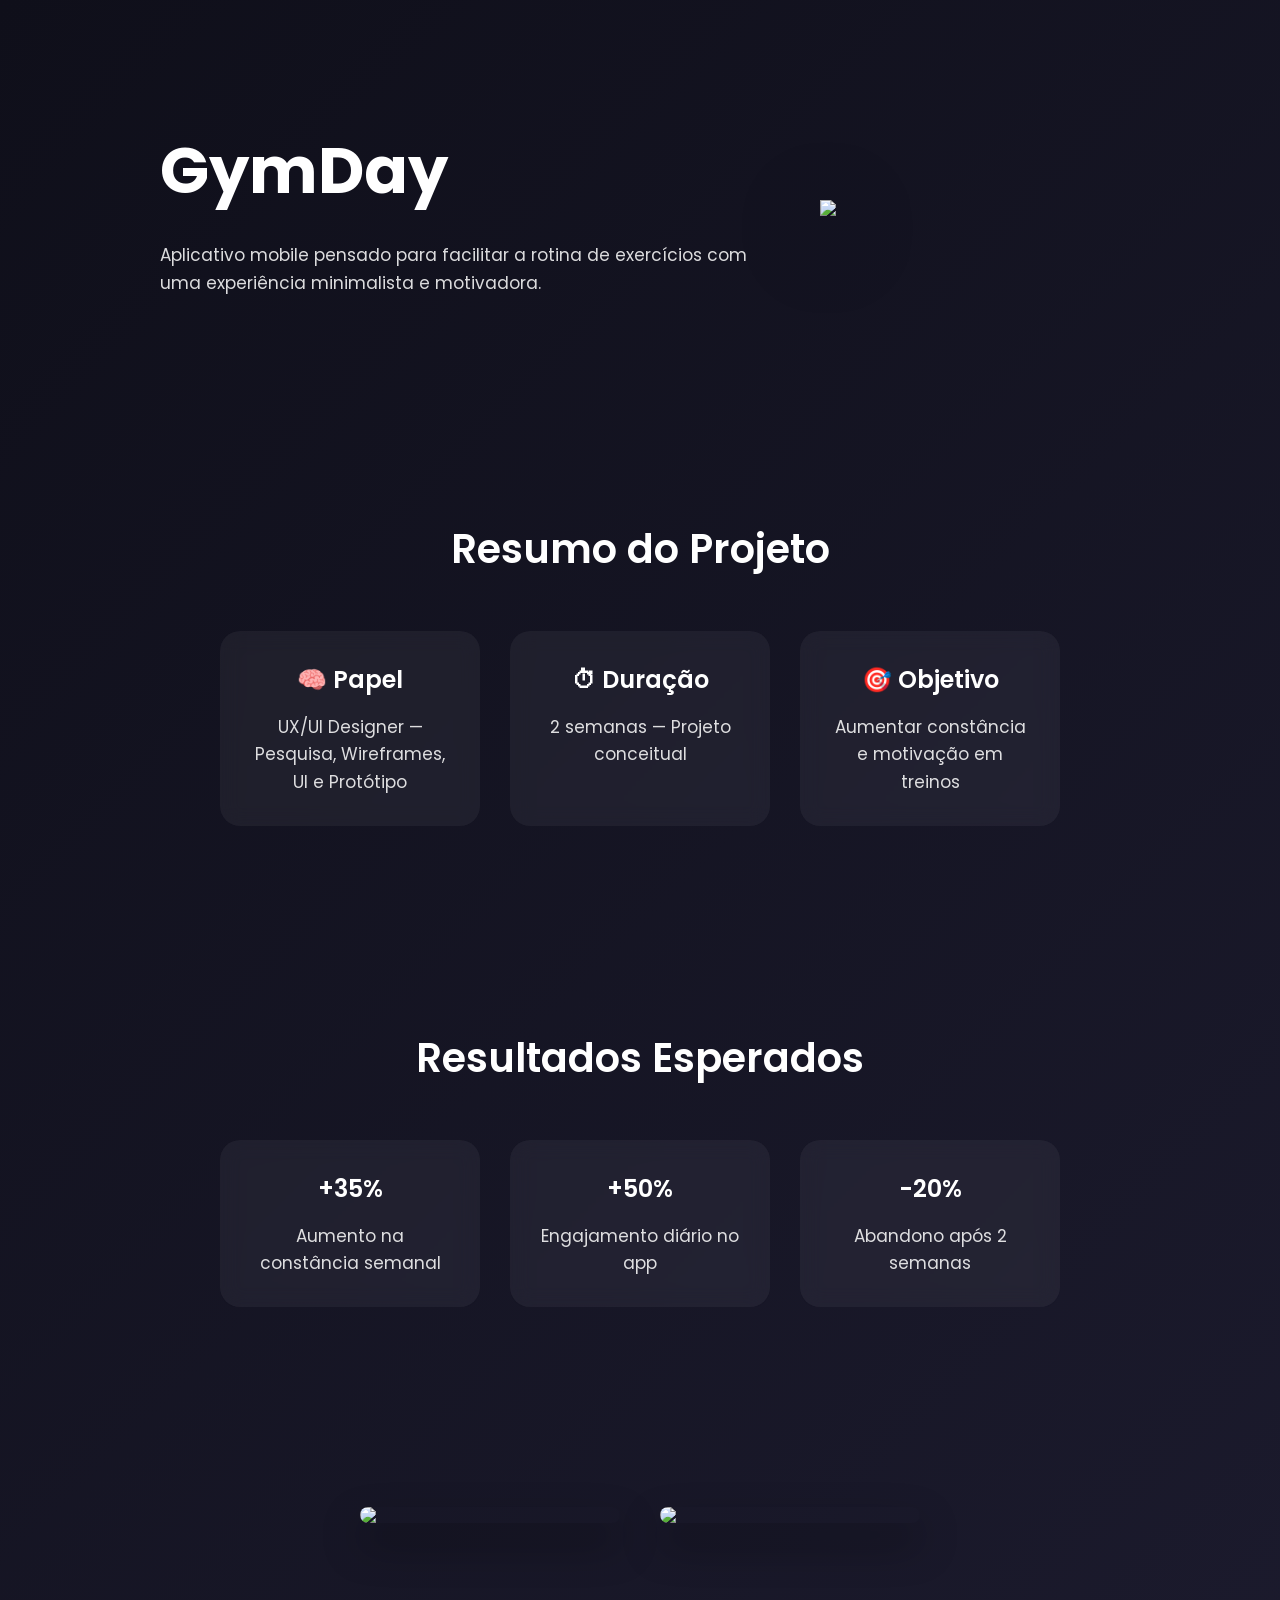
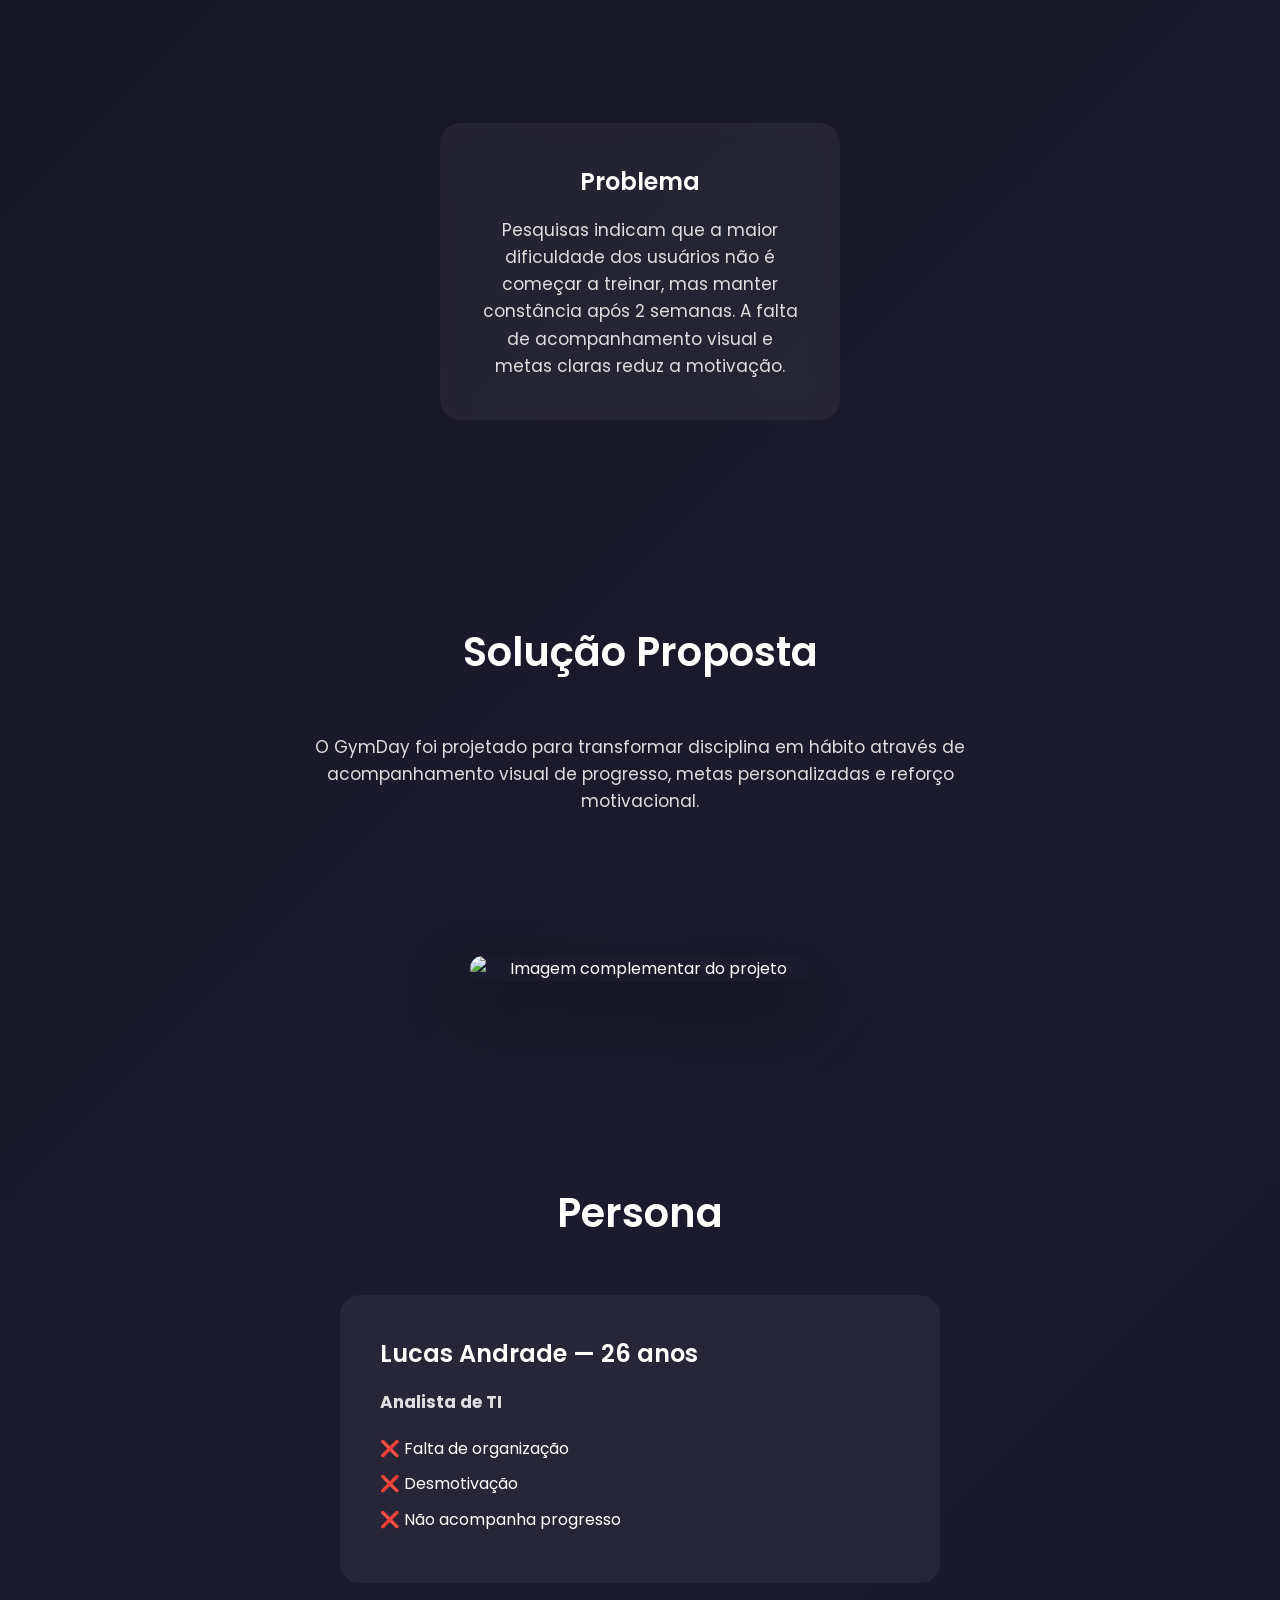
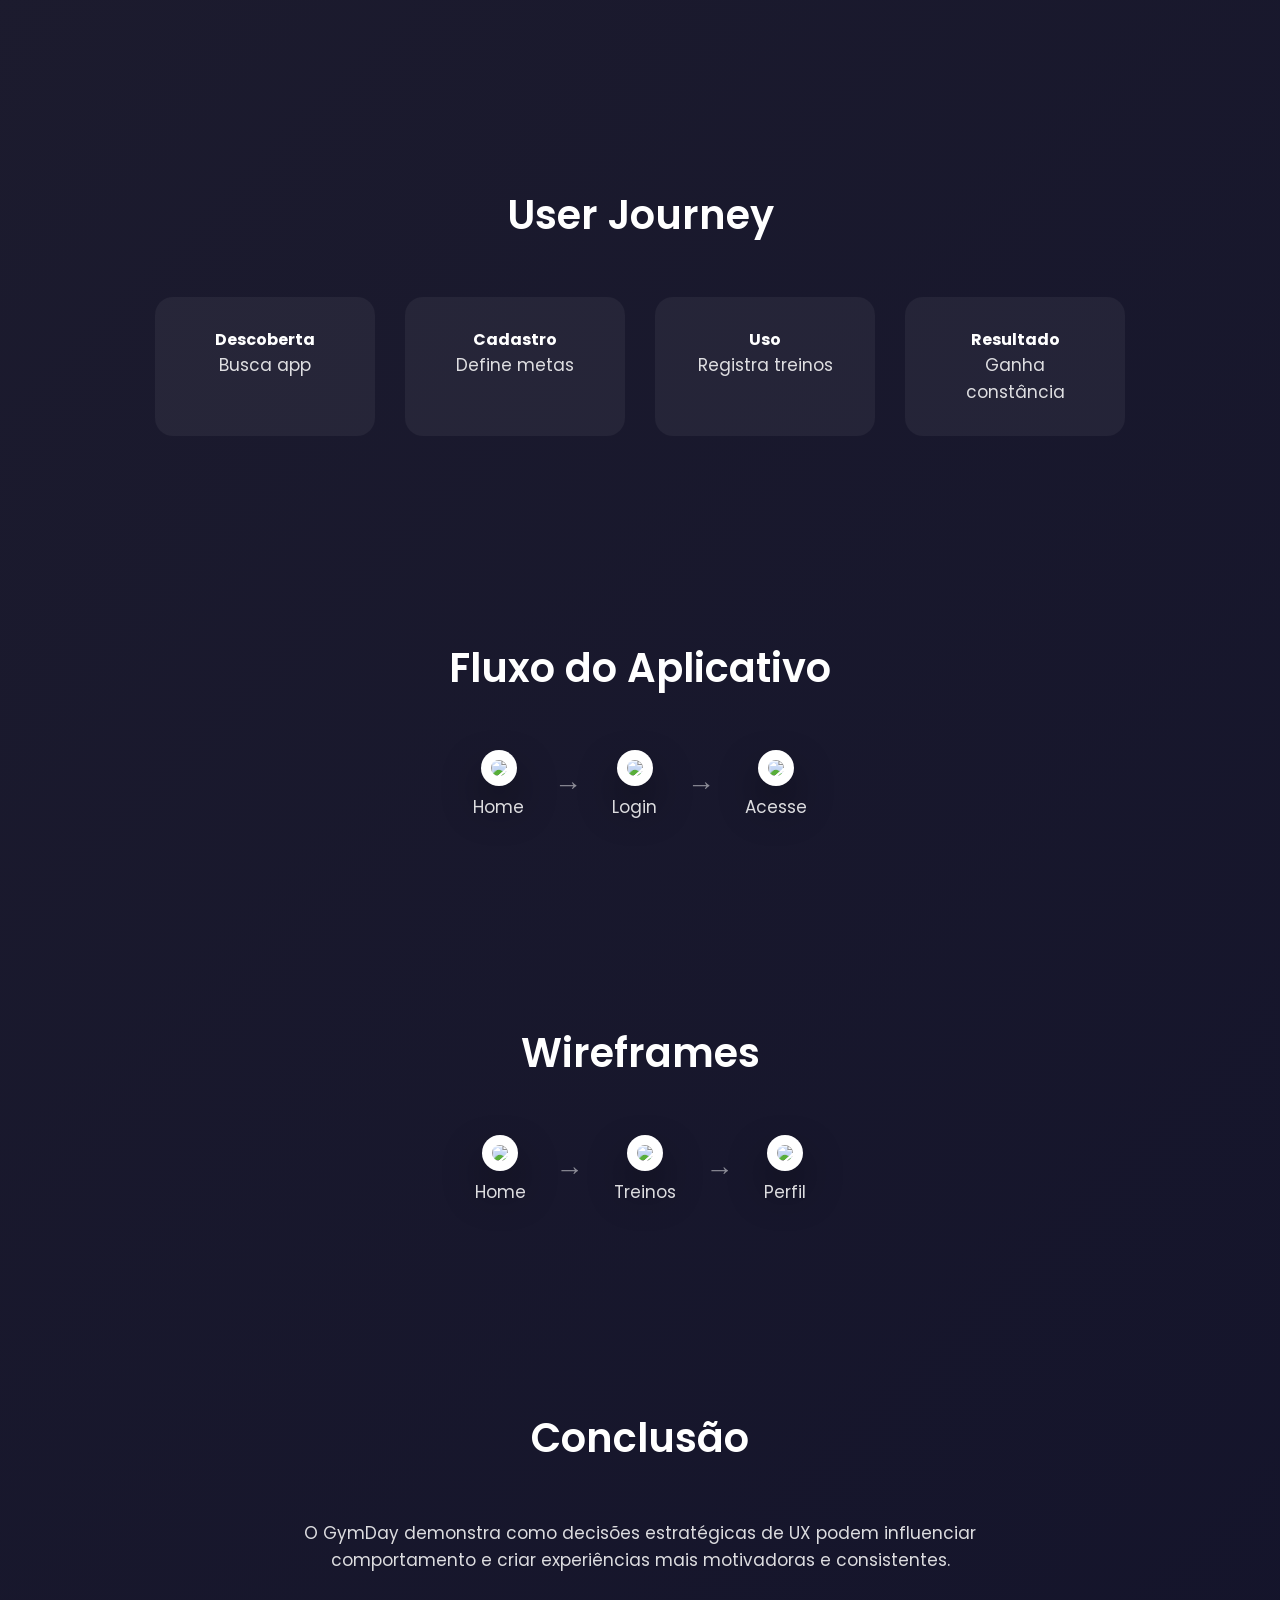
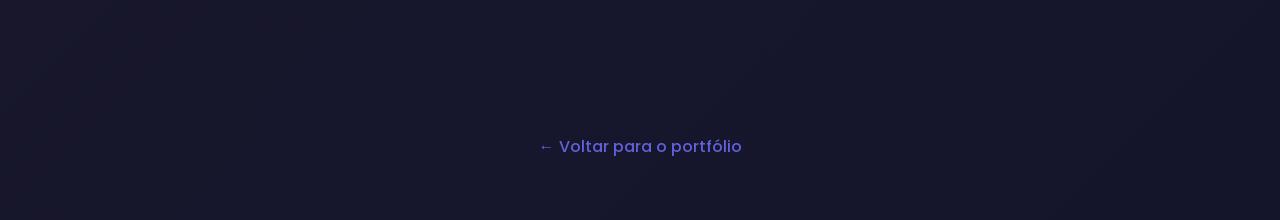
==== gymday.html @ 024ad835 "Add files via upload Portólio" ====
<!DOCTYPE html>
<html lang="pt-br">
<head>
<meta charset="UTF-8">
<meta name="viewport" content="width=device-width, initial-scale=1.0">
<title>GymDay | Estudo de Caso</title>

<link href="https://fonts.googleapis.com/css2?family=Poppins:wght@400;500;600;700&display=swap" rel="stylesheet">

<style>

/* RESET */
*{
  margin:0;
  padding:0;
  box-sizing:border-box;
}

body{
  font-family: 'Poppins', sans-serif;
  background: linear-gradient(135deg,#0f0f1a,#1c1b2e,#14142b);
  color:#ffffff;
  line-height:1.6;
}

/* GERAL */
.section{
  padding:100px 8%;
  text-align:center;
}

h1{
  font-size:64px;
  font-weight:700;
  margin-bottom:20px;
}

h2{
  font-size:40px;
  font-weight:600;
  margin-bottom:50px;
}

h3{
  font-size:24px;
  font-weight:600;
  margin-bottom:15px;
}

p{
  font-size:17px;
  opacity:0.85;
}

/* HERO */
.hero{
  display:flex;
  align-items:center;
  justify-content:center;
  gap:60px;
  padding:120px 8%;
  flex-wrap:wrap;
  text-align:left;
}

.hero-content{
  max-width:600px;
}

.hero img{
  width:300px;
  filter: drop-shadow(0 20px 40px rgba(0,0,0,0.5));
}

/* IMAGENS TOPO */
.imagens-topo{
  display:flex;
  justify-content:center;
  gap:40px;
  flex-wrap:wrap;
}

.imagens-topo img{
  width:260px;
  border-radius:20px;
  box-shadow:0 20px 40px rgba(0,0,0,0.4);
}

/* PROBLEMA & OBJETIVO */
.info-dupla{
  display:flex;
  justify-content:center;
  gap:40px;
  flex-wrap:wrap;
}

.bloco{
  background:rgba(255,255,255,0.05);
  padding:40px;
  border-radius:20px;
  max-width:400px;
  backdrop-filter:blur(10px);
}

/* IMAGEM EXTRA */
.imagem-extra{
  display:flex;
  justify-content:center;
  align-items:center;
  padding-top:40px;
}

.imagem-extra img{
  width:340px;
  border-radius:25px;
  box-shadow:0 30px 60px rgba(0,0,0,0.6);
  transition:0.4s ease;
}

.imagem-extra img:hover{
  transform:scale(1.05);
}

/* PERSONA */
.persona{
  max-width:600px;
  margin:auto;
  background:rgba(255,255,255,0.05);
  padding:40px;
  border-radius:20px;
  text-align:left;
}

.persona ul{
  margin-top:20px;
  list-style:none;
}

.persona li{
  margin-bottom:10px;
}

/* JOURNEY */
.journey{
  display:flex;
  justify-content:center;
  gap:30px;
  flex-wrap:wrap;
}

.step{
  background:rgba(255,255,255,0.05);
  padding:30px;
  border-radius:18px;
  width:220px;
}

/* DESIGN SYSTEM */
.design-system{
  padding:100px 8%;
  text-align:center;
}

.design-grid{
  display:flex;
  justify-content:center;
  gap:60px;
  flex-wrap:wrap;
}

.tipografia, .cores{
  max-width:400px;
}

.font-card{
  background:rgba(255,255,255,0.05);
  padding:20px;
  border-radius:15px;
  margin-bottom:15px;
}

.font-name{
  font-size:14px;
  opacity:0.6;
}

.font-regular{font-weight:400;}
.font-medium{font-weight:500;}
.font-bold{font-weight:700;}

.cores-grid{
  display:grid;
  grid-template-columns:repeat(2,1fr);
  gap:20px;
}

.color-card{
  background:rgba(255,255,255,0.05);
  padding:20px;
  border-radius:15px;
  transition:0.3s;
  text-align:center;
}

.cor{
  height:60px;
  border-radius:10px;
  margin-bottom:10px;
}

/* FLUXO & WIREFRAMES */
.fluxo-app,
.wireframes{
  padding:100px 8%;
  text-align:center;
}

.fluxo-container,
.wireframe-container{
  display:flex;
  flex-direction:column;
  align-items:center;
  gap:40px;
}

.fluxo-linha,
.wireframe-linha{
  display:flex;
  align-items:center;
  justify-content:center;
  gap:30px;
  flex-wrap:wrap;
}

.tela img,
.wireframe img{
  width:200px;
  border-radius:20px;
  background:white;
  padding:10px;
  box-shadow:0 20px 40px rgba(0,0,0,0.4);
  transition:0.3s;
}

.tela img:hover,
.wireframe img:hover{
  transform:scale(1.08);
}

.seta{
  font-size:28px;
  opacity:0.5;
}

.seta-vertical{
  font-size:28px;
  opacity:0.5;
}

/* FOOTER */
footer{
  padding:60px;
  text-align:center;
}

footer a{
  color:#6360DB;
  text-decoration:none;
  font-weight:500;
}

footer a:hover{
  opacity:0.7;
}
.impacto-grid{
  display:flex;
  justify-content:center;
  gap:30px;
  flex-wrap:wrap;
}

.impacto-card{
  background:rgba(255,255,255,0.05);
  padding:30px;
  border-radius:20px;
  width:260px;
  backdrop-filter:blur(10px);
}
</style>
</head>

<body>

<!-- HERO -->
<section class="hero">
  <div class="hero-content">
    <h1>GymDay</h1>
    <p>Aplicativo mobile pensado para facilitar a rotina de exercícios com uma experiência minimalista e motivadora.</p>
  </div>
  <img src="gymday inicial.png">
</section>
 <section class="section impacto">
  <h2>Resumo do Projeto</h2>

  <div class="impacto-grid">

    <div class="impacto-card">
      <h3>🧠 Papel</h3>
      <p>UX/UI Designer — Pesquisa, Wireframes, UI e Protótipo</p>
    </div>

    <div class="impacto-card">
      <h3>⏱ Duração</h3>
      <p>2 semanas — Projeto conceitual</p>
    </div>

    <div class="impacto-card">
      <h3>🎯 Objetivo</h3>
      <p>Aumentar constância e motivação em treinos</p>
    </div>

  </div>
</section>
<section class="section">
  <h2>Resultados Esperados</h2>

  <div class="impacto-grid">

    <div class="impacto-card">
      <h3>+35%</h3>
      <p>Aumento na constância semanal</p>
    </div>

    <div class="impacto-card">
      <h3>+50%</h3>
      <p>Engajamento diário no app</p>
    </div>

    <div class="impacto-card">
      <h3>-20%</h3>
      <p>Abandono após 2 semanas</p>
    </div>

  </div>
</section>
<!-- IMAGENS -->
<section class="section">
  <div class="imagens-topo">
    <img src="mostrando o app.png">
    <img src="Hand and iPhone 16 Pro.png">
  </div>
</section>

<!-- PROBLEMA & OBJETIVO -->
<section class="section">
  <div class="info-dupla">
    <div class="bloco">
      <h3>Problema</h3>
      <p>Pesquisas indicam que a maior dificuldade dos usuários
não é começar a treinar, mas manter constância após 2 semanas.
A falta de acompanhamento visual e metas claras reduz a motivação.</p>
    </div>
  </div>
</section>

<section class="section">
  <h2>Solução Proposta</h2>
  <p style="max-width:700px; margin:auto;">
    O GymDay foi projetado para transformar disciplina em hábito
    através de acompanhamento visual de progresso,
    metas personalizadas e reforço motivacional.
  </p>
</section>

<!-- NOVA IMAGEM ABAIXO -->
<section class="section imagem-extra">
  <img src="Group 130.png" alt="Imagem complementar do projeto">
</section>

<!-- PERSONA -->
<section class="section">
  <h2>Persona</h2>
  <div class="persona">
    <h3>Lucas Andrade — 26 anos</h3>
    <p><strong>Analista de TI</strong></p>
    <ul>
      <li>❌ Falta de organização</li>
      <li>❌ Desmotivação</li>
      <li>❌ Não acompanha progresso</li>
    </ul>
  </div>
</section>

<!-- USER JOURNEY -->
<section class="section">
  <h2>User Journey</h2>
  <div class="journey">
    <div class="step"><h4>Descoberta</h4><p>Busca app</p></div>
    <div class="step"><h4>Cadastro</h4><p>Define metas</p></div>
    <div class="step"><h4>Uso</h4><p>Registra treinos</p></div>
    <div class="step"><h4>Resultado</h4><p>Ganha constância</p></div>
  </div>
</section>

<!-- FLUXO -->
<section class="fluxo-app">
  <h2>Fluxo do Aplicativo</h2>
  <div class="fluxo-container">
    <div class="fluxo-linha">
      <div class="tela"><img src="Login 1 1.png"><p>Home</p></div>
      <div class="seta">→</div>
      <div class="tela"><img src="Login 2 1.png"><p>Login</p></div>
      <div class="seta">→</div>
      <div class="tela"><img src="acesse 1.png"><p>Acesse</p></div>
    </div>
  </div>
</section>

<!-- WIREFRAMES -->
<section class="wireframes">
  <h2>Wireframes</h2>
  <div class="wireframe-container">
    <div class="wireframe-linha">
      <div class="wireframe"><img src="Login3 wireframe 1.png"><p>Home</p></div>
      <div class="seta">→</div>
      <div class="wireframe"><img src="Login 1 wireframe 1.png"><p>Treinos</p></div>
      <div class="seta">→</div>
      <div class="wireframe"><img src="Login Esqueci a senha wireframe 1.png"><p>Perfil</p></div>
    </div>
  </div>
</section>

<section class="section">
  <h2>Conclusão</h2>
  <p style="max-width:700px; margin:auto;">
    O GymDay demonstra como decisões estratégicas de UX
    podem influenciar comportamento e criar experiências
    mais motivadoras e consistentes.
  </p>
</section>

<footer>
  <a href="index.html">← Voltar para o portfólio</a>
</footer>

</body>
</html>
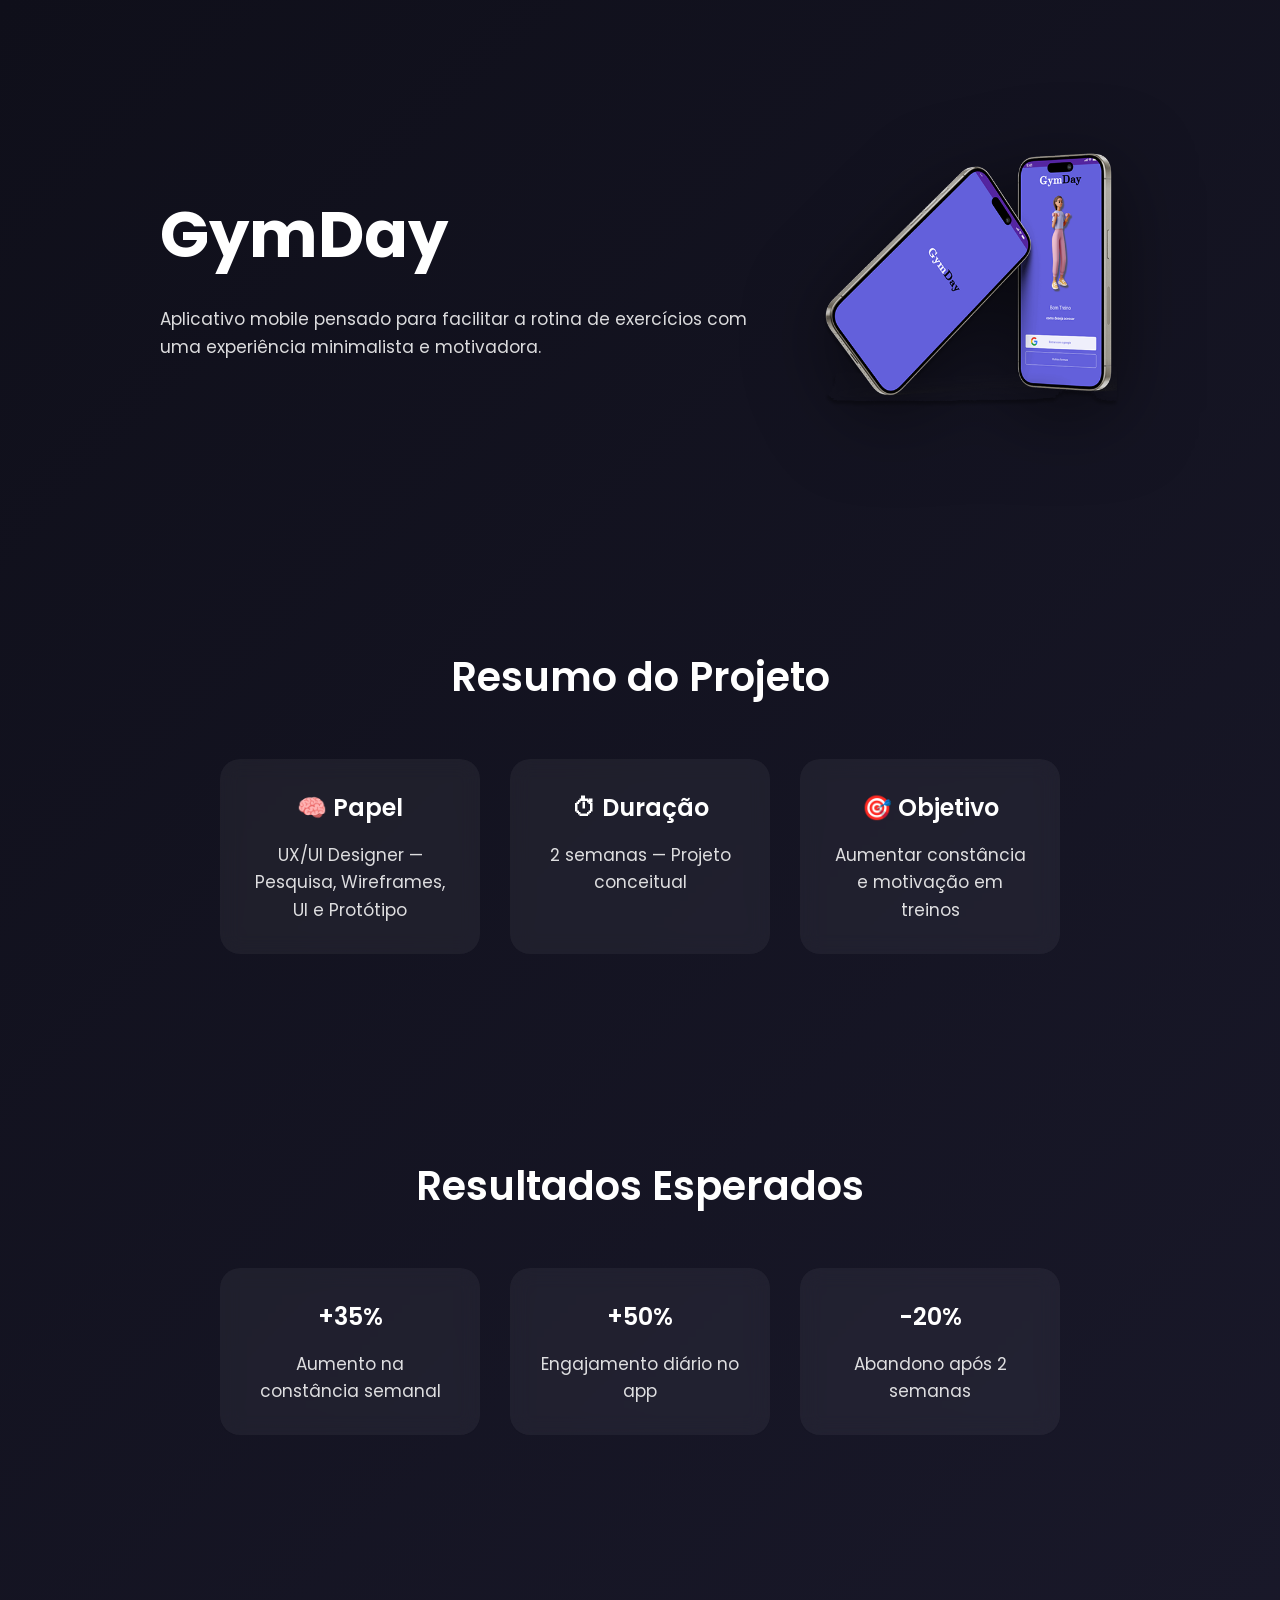
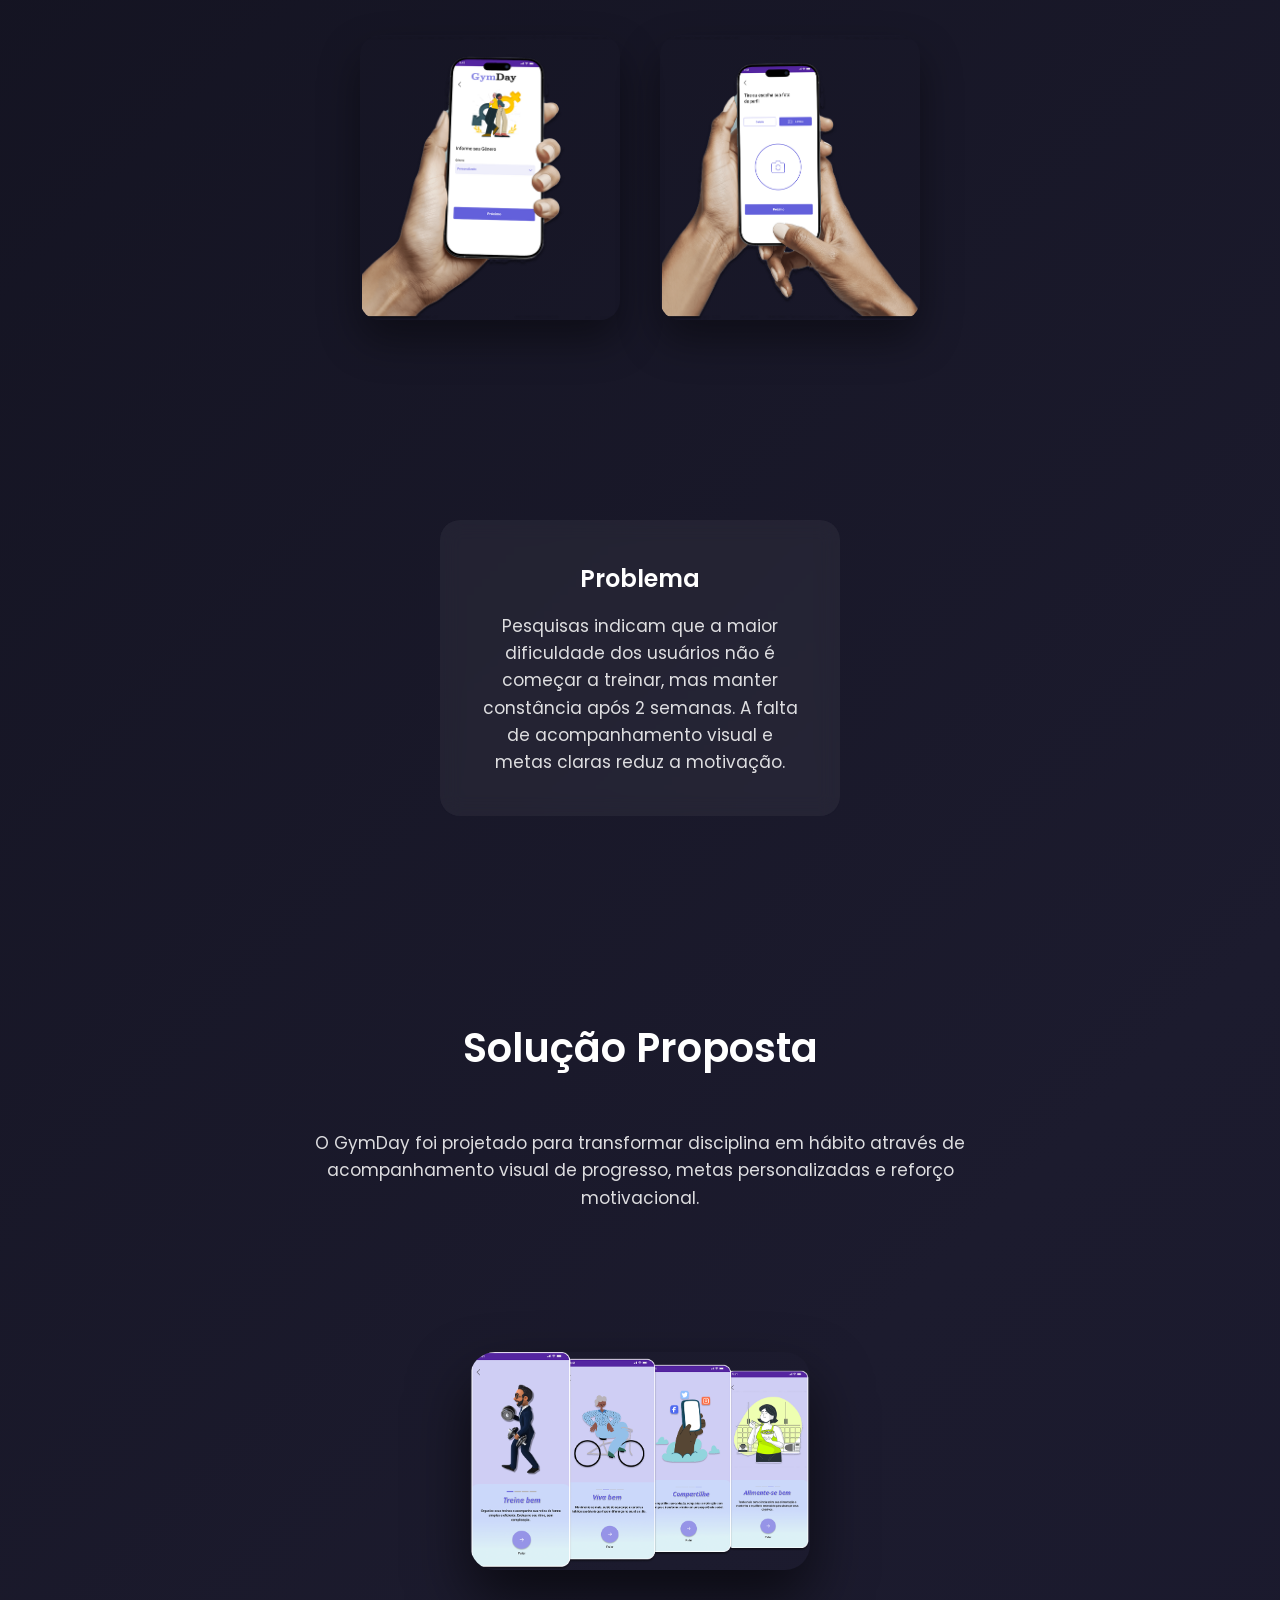
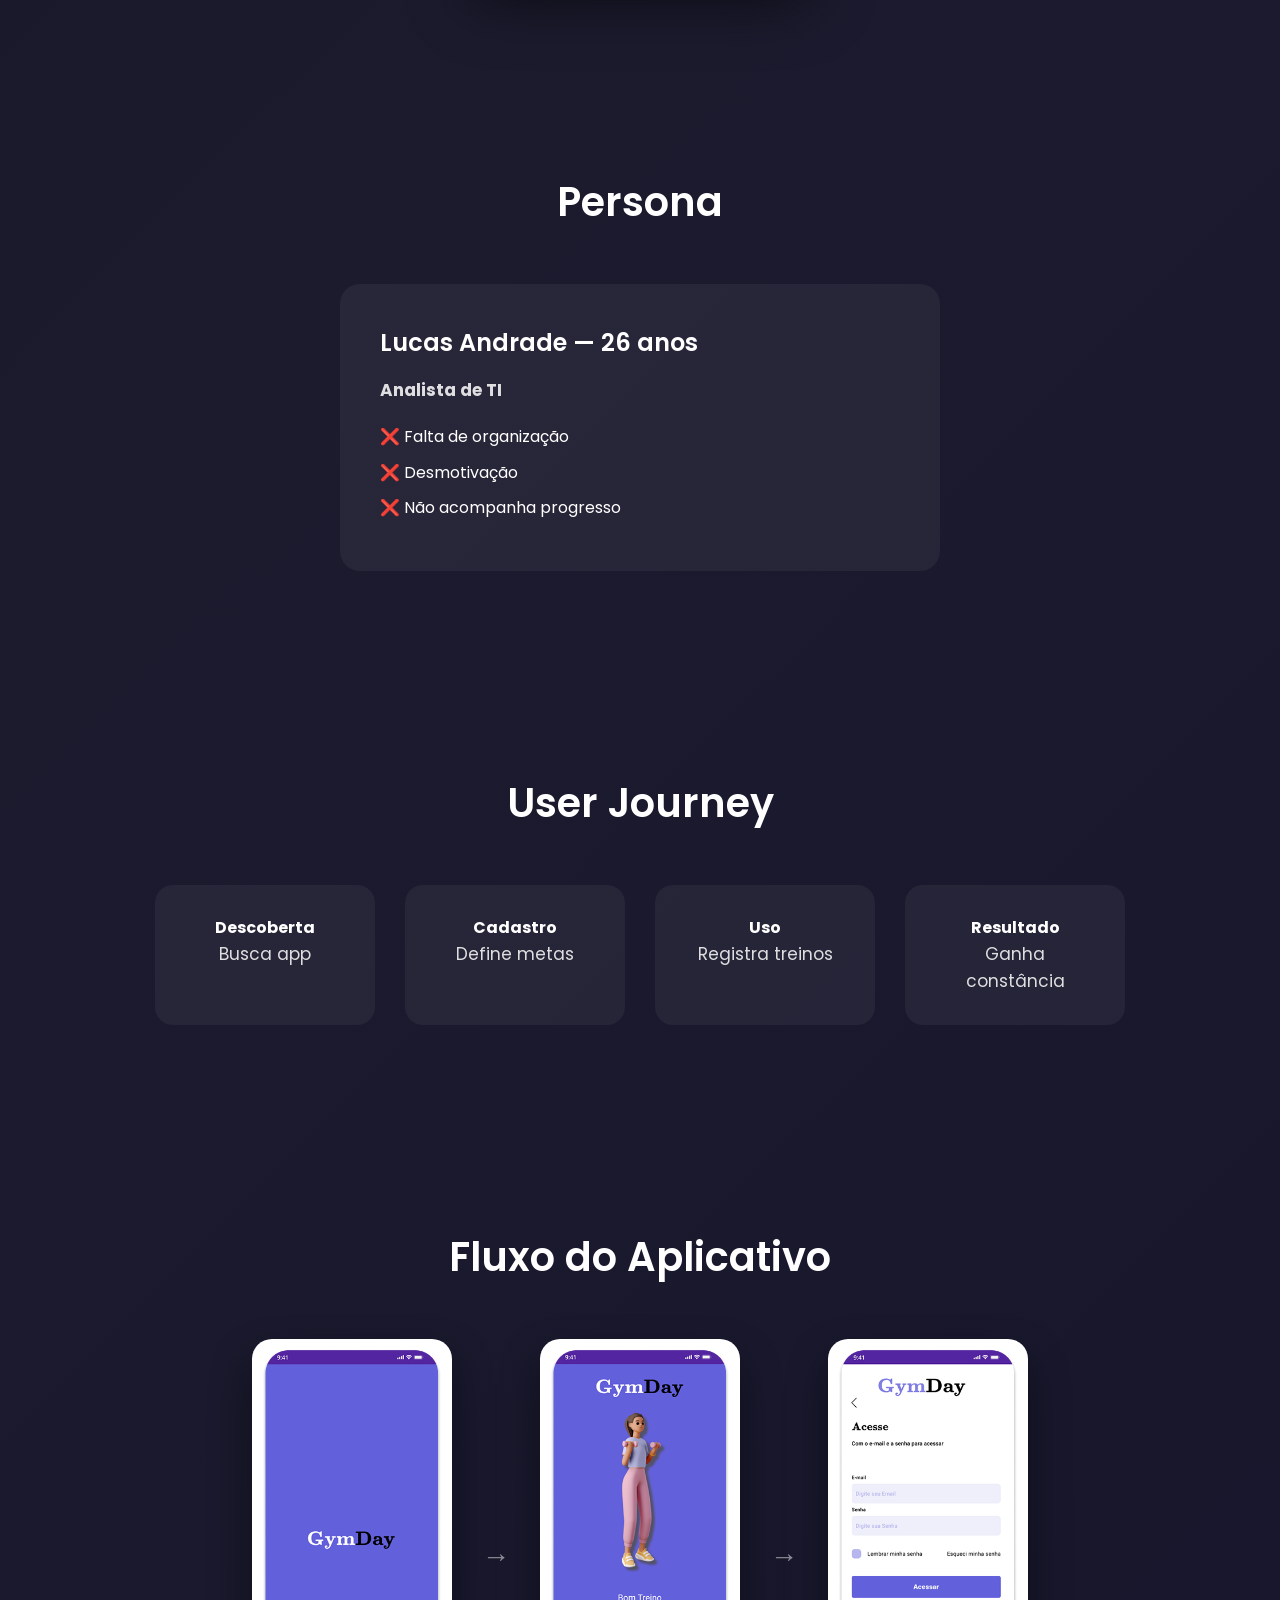
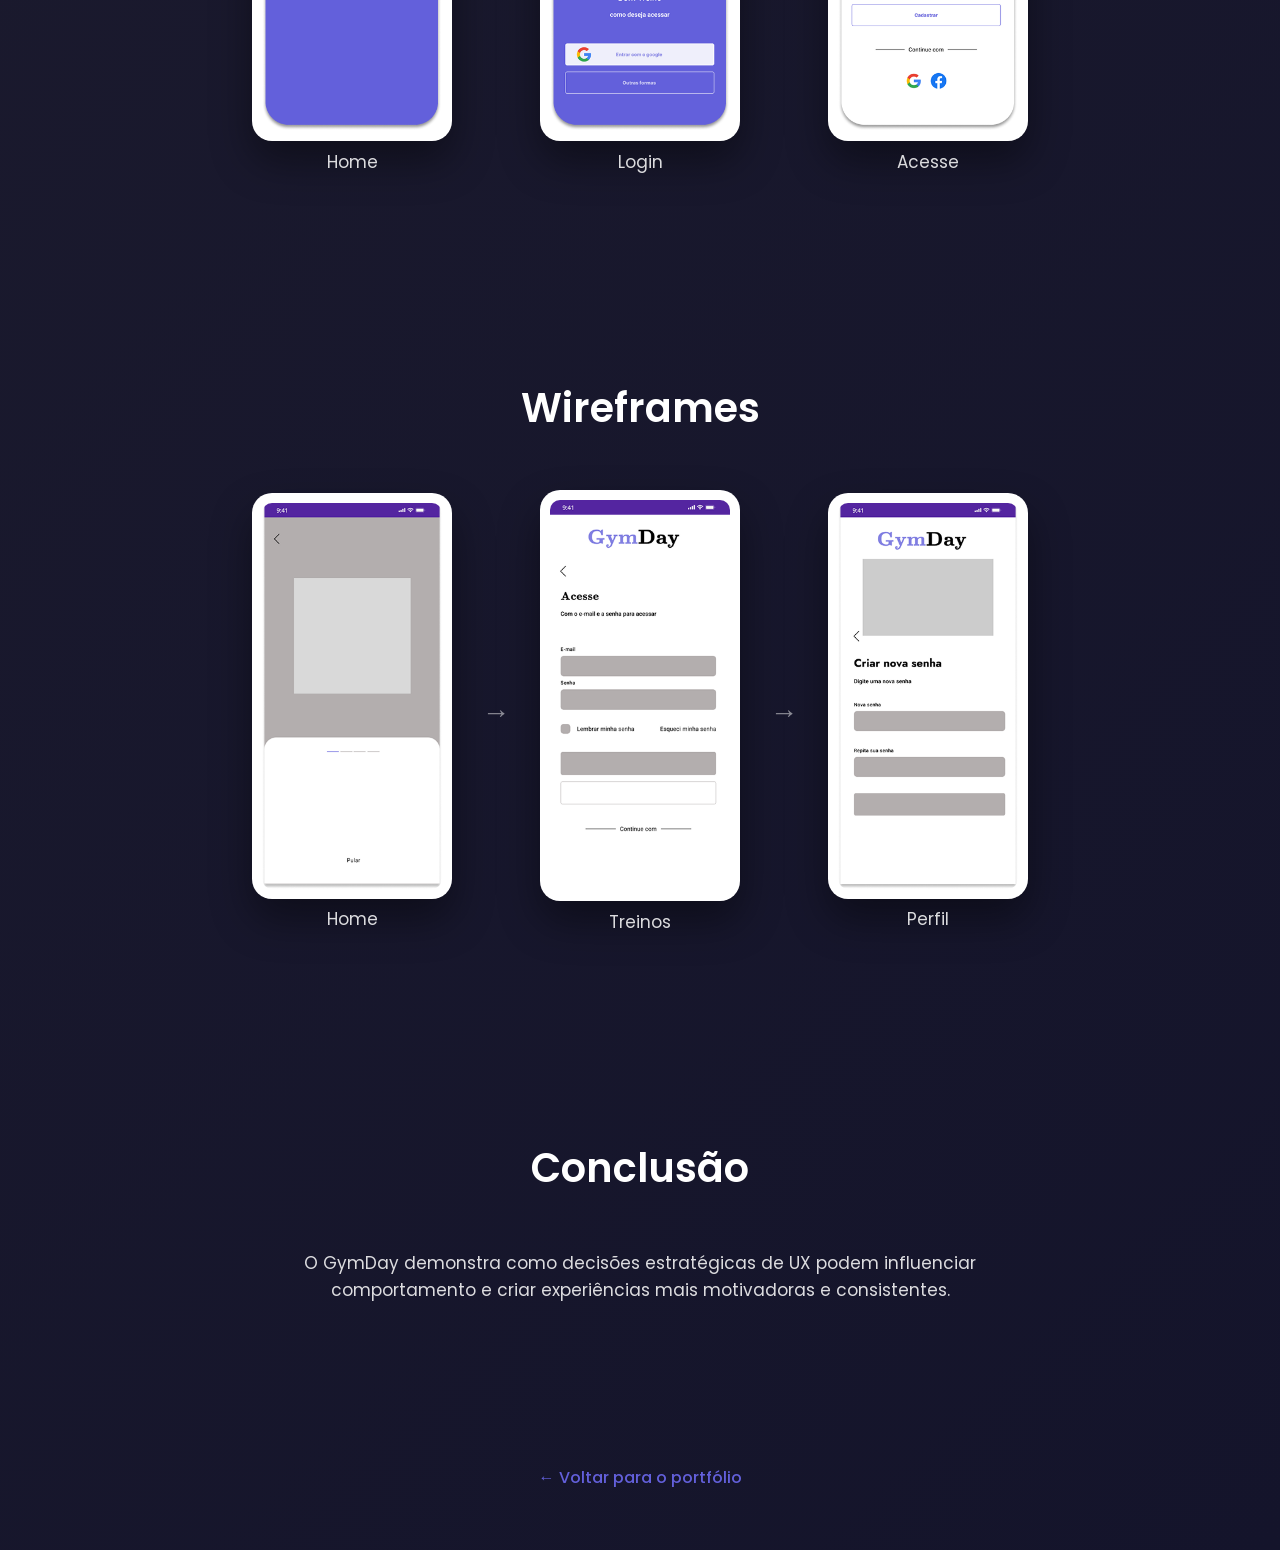
==== commit c49f8895: "Add files via upload" ====
--- a/gymday.html
+++ b/gymday.html
@@ -297,7 +297,7 @@
     <h1>GymDay</h1>
     <p>Aplicativo mobile pensado para facilitar a rotina de exercícios com uma experiência minimalista e motivadora.</p>
   </div>
-  <img src="gymday inicial.png">
+  <img src="Porfolio wallace/gymday inicial.png">
 </section>
  <section class="section impacto">
   <h2>Resumo do Projeto</h2>
@@ -346,8 +346,8 @@
 <!-- IMAGENS -->
 <section class="section">
   <div class="imagens-topo">
-    <img src="mostrando o app.png">
-    <img src="Hand and iPhone 16 Pro.png">
+    <img src="Porfolio wallace/mostrando o app.png">
+    <img src="Porfolio wallace/Hand and iPhone 16 Pro.png">
   </div>
 </section>
 
@@ -374,7 +374,7 @@
 
 <!-- NOVA IMAGEM ABAIXO -->
 <section class="section imagem-extra">
-  <img src="Group 130.png" alt="Imagem complementar do projeto">
+  <img src="Porfolio wallace/Group 130.png" alt="Imagem complementar do projeto">
 </section>
 
 <!-- PERSONA -->
@@ -407,11 +407,11 @@
   <h2>Fluxo do Aplicativo</h2>
   <div class="fluxo-container">
     <div class="fluxo-linha">
-      <div class="tela"><img src="Login 1 1.png"><p>Home</p></div>
+      <div class="tela"><img src="Porfolio wallace/Login 1 1.png"><p>Home</p></div>
       <div class="seta">→</div>
-      <div class="tela"><img src="Login 2 1.png"><p>Login</p></div>
+      <div class="tela"><img src="Porfolio wallace/Login 2 1.png"><p>Login</p></div>
       <div class="seta">→</div>
-      <div class="tela"><img src="acesse 1.png"><p>Acesse</p></div>
+      <div class="tela"><img src="Porfolio wallace/acesse 1.png"><p>Acesse</p></div>
     </div>
   </div>
 </section>
@@ -421,11 +421,11 @@
   <h2>Wireframes</h2>
   <div class="wireframe-container">
     <div class="wireframe-linha">
-      <div class="wireframe"><img src="Login3 wireframe 1.png"><p>Home</p></div>
+      <div class="wireframe"><img src="Porfolio wallace/Login 1 wireframe 1.png"><p>Home</p></div>
       <div class="seta">→</div>
-      <div class="wireframe"><img src="Login 1 wireframe 1.png"><p>Treinos</p></div>
+      <div class="wireframe"><img src="Porfolio wallace/Login3 wireframe 1.png"><p>Treinos</p></div>
       <div class="seta">→</div>
-      <div class="wireframe"><img src="Login Esqueci a senha wireframe 1.png"><p>Perfil</p></div>
+      <div class="wireframe"><img src="Porfolio wallace/Login Esqueci a senha wireframe 1.png"><p>Perfil</p></div>
     </div>
   </div>
 </section>
